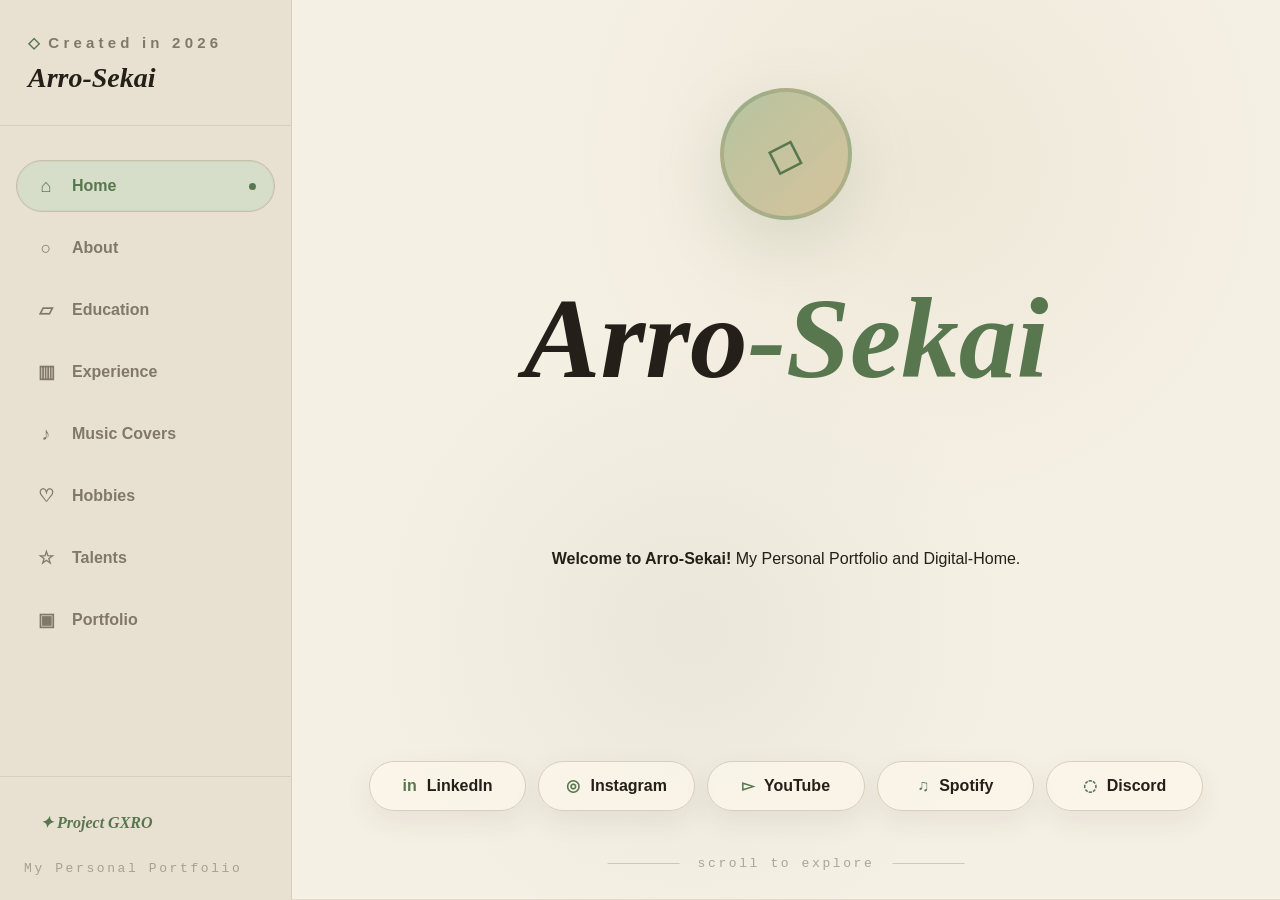
==== index.html @ a298b1c6 "Add Discord social link" ====
<!DOCTYPE html>
<html lang="en">
<head>
  <meta charset="UTF-8">
  <meta name="viewport" content="width=device-width, initial-scale=1.0">
  <title>Arro-Sekai</title>
  <link rel="icon" type="image/svg+xml" href="assets/favicon.svg?v=6">
  <link rel="stylesheet" href="styles.css?v=6">
</head>
<body>
  <div class="portfolio-shell">
    <aside class="sidebar" aria-label="Arro-Sekai sidebar">
      <div class="identity">
        <p class="est"><span class="leaf">◇</span> Created in 2026</p>
        <a class="site-name" href="#home">Arro-Sekai</a>
      </div>

      <nav class="side-nav" aria-label="Portfolio sections">
        <a class="nav-item active" href="#home" data-section-link="home"><span class="nav-icon">⌂</span>Home<span class="nav-dot"></span></a>
        <a class="nav-item" href="#about" data-section-link="about"><span class="nav-icon">○</span>About<span class="nav-dot"></span></a>
        <a class="nav-item" href="#education" data-section-link="education"><span class="nav-icon">▱</span>Education<span class="nav-dot"></span></a>
        <a class="nav-item" href="#experience" data-section-link="experience"><span class="nav-icon">▥</span>Experience<span class="nav-dot"></span></a>
        <a class="nav-item" href="#music" data-section-link="music"><span class="nav-icon">♪</span>Music Covers<span class="nav-dot"></span></a>
        <a class="nav-item" href="#hobbies" data-section-link="hobbies"><span class="nav-icon">♡</span>Hobbies<span class="nav-dot"></span></a>
        <a class="nav-item" href="#talents" data-section-link="talents"><span class="nav-icon">☆</span>Talents<span class="nav-dot"></span></a>
        <a class="nav-item" href="#portfolio" data-section-link="portfolio"><span class="nav-icon">▣</span>Portfolio<span class="nav-dot"></span></a>
      </nav>

      <div class="sidebar-footer">
        <a class="gxro-link" href="#gxro" data-section-link="gxro">✦ Project GXRO</a>
        <p>My Personal Portfolio</p>
      </div>
    </aside>

    <main class="content">
      <section class="section-panel hero-section" id="home" data-section="home">
        <div class="seal" aria-hidden="true"><span>◇</span></div>
        <h1><span>Arro</span>-Sekai</h1>
        <p class="hero-copy">
          <p><b>Welcome to Arro-Sekai!</b>
          My Personal Portfolio and Digital-Home. 
          </p>
        </p>
        <div class="social-row" aria-label="Social links">
          <a class="social-chip" href="#contact"><span>in</span>LinkedIn</a>
          <a class="social-chip" href="#contact"><span>◎</span>Instagram</a>
          <a class="social-chip" href="#music"><span>▻</span>YouTube</a>
          <a class="social-chip" href="#music"><span>♫</span>Spotify</a>
          <a class="social-chip" href="#contact"><span>◌</span>Discord</a>
        </div>
        <div class="scroll-note" aria-hidden="true"><span></span>scroll to explore<span></span></div>
      </section>

      <section class="section-panel about-section" id="about" data-section="about">
        <p class="section-kicker">Who I Am</p>
        <h2>About Me</h2>
        <div class="about-layout">
          <div class="portrait-card" aria-hidden="true"><span>◇</span></div>
          <div class="about-copy">
            <p>Hey, I'm <strong>Arro-Sekai</strong>. I'm a music lover, cover artist, and creative person who somehow ended up doing a hundred different things and loving all of them.</p>
            <p>I've been making music, writing ideas, creating visuals, and building small online worlds. Somewhere along the way, it turned into a place for covers, parodies, projects, and the occasional strange Tuesday afternoon experiment.</p>
            <p>Outside of music, I'm a student, builder, and internet wanderer with a soft spot for cozy design and projects that feel personal.</p>
            <p class="italic-note">This site is my digital living room. Look around, click things, stay a while.</p>
          </div>
        </div>
        <div class="divider-title"><span></span><em>quick facts</em><span></span></div>
        <div class="facts-grid">
          <article class="fact-card"><span>✦ Based In</span><strong>Your City, Country</strong></article>
          <article class="fact-card"><span>✦ Instruments</span><strong>Voice, Piano, Ideas</strong></article>
          <article class="fact-card"><span>✦ Favorite Genre</span><strong>Pop, Rock, Japanaese</strong></article>
          <article class="fact-card"><span>✦ Currently Into</span><strong>Producing covers</strong></article>
          <article class="fact-card"><span>✦ Go-To Order</span><strong>Oat milk matcha latte</strong></article>
          <article class="fact-card"><span>✦ Zodiac</span><strong>Aries probably</strong></article>
        </div>
      </section>

      <section class="section-panel resume-section" id="education" data-section="education">
        <p class="section-kicker">Academic Journey</p>
        <h2>Education</h2>
        <div class="timeline-list green-line">
          <article class="timeline-card">
            <div class="timeline-card-head">
              <div>
                <h3>Bachelor of Science in Your Major</h3>
                <p>University Name · City, State</p>
              </div>
              <span class="date-pill">2020 - Present</span>
            </div>
            <p class="mono-line">GPA: 3.41 / 4.0</p>
            <ul>
              <li>Dean's List — 4 consecutive semesters</li>
              <li>Member of Club / Honor Society</li>
              <li>Research assistant in Lab / Department</li>
            </ul>
          </article>
          <article class="timeline-card">
            <div class="timeline-card-head">
              <div>
                <h3>High School Diploma</h3>
                <p>High School Name · City, State</p>
              </div>
              <span class="date-pill">2016 - 2020</span>
            </div>
            <ul>
              <li>Valedictorian / Salutatorian</li>
              <li>Led the school choir and music club</li>
              <li>AP courses in favorite subjects</li>
            </ul>
          </article>
        </div>
        <div class="divider-title"><span></span><em>certifications</em><span></span></div>
        <article class="wide-card"><strong>Google Analytics Certified</strong><span>2023</span><p>Google</p></article>
      </section>

      <section class="section-panel resume-section" id="experience" data-section="experience">
        <p class="section-kicker">What I Do</p>
        <h2>Experience</h2>
        <div class="timeline-list brown-line">
          <article class="timeline-card">
            <div class="timeline-card-head">
              <div>
                <h3>Music Content Creator</h3>
                <p>Self-Employed / YouTube</p>
              </div>
              <span class="date-pill">2019 - Present</span>
            </div>
            <p>Producing and publishing original music covers across YouTube, Instagram Reels, and TikTok. Growing an audience through consistent vocal and instrumental covers.</p>
            <div class="tag-row"><span>Vocal Production</span><span>Video Editing</span><span>Social Media Strategy</span></div>
          </article>
          <article class="timeline-card">
            <div class="timeline-card-head">
              <div>
                <h3>Creative Project Builder</h3>
                <p>Arro-Sekai</p>
              </div>
              <span class="date-pill">2024 - Now</span>
            </div>
            <p>Building a public portfolio site and the private Project GXRO MP3 library with track details, lyrics, covers, playback, and public song support.</p>
            <div class="tag-row"><span>HTML</span><span>CSS</span><span>Cloudflare</span></div>
          </article>
          <article class="timeline-card">
            <div class="timeline-card-head">
              <div>
                <h3>Project GXRO Curator</h3>
                <p>Private archive</p>
              </div>
              <span class="date-pill">Featured</span>
            </div>
            <p>Maintaining a protected music space for covers, parodies, public MP3s, artwork, lyrics, summaries, artist names, and albums.</p>
            <div class="tag-row"><span>Music Library</span><span>Metadata</span></div>
          </article>
        </div>
      </section>

      <section class="section-panel music-section" id="music" data-section="music">
        <p class="section-kicker">Listen & Watch</p>
        <h2>Music Covers</h2>
        <p class="section-intro">A collection of vocal and instrumental covers. Public MP3s live inside Project GXRO's public track list.</p>
        <div class="cover-grid">
          <article class="cover-card">
            <div class="cover-art green-art"><button aria-label="Play cover">▷</button></div>
            <div><h3>Cover Title Here</h3><p>Original by Artist Name</p><span>2024</span></div>
          </article>
          <article class="cover-card">
            <div class="cover-art gold-art"><span>♪</span></div>
            <div><h3>Another Cover</h3><p>Original by Artist Name</p><span>2024</span></div>
          </article>
          <article class="cover-card">
            <div class="cover-art rose-art"><span>▻</span></div>
            <div><p class="mini-label">Video Cover</p><h3>Video Cover</h3><p>Original by Artist Name</p></div>
          </article>
          <article class="cover-card">
            <div class="cover-art blue-art"><span>♪</span></div>
            <div><h3>Acoustic Version</h3><p>Original by Artist Name</p><span>2023</span></div>
          </article>
        </div>
      </section>

      <section class="section-panel hobbies-section" id="hobbies" data-section="hobbies">
        <p class="section-kicker">Beyond the Stage</p>
        <h2>Hobbies</h2>
        <p class="section-intro">Things I do when I'm not doing the things I do.</p>
        <div class="hobby-grid">
          <article class="hobby-card"><span class="bubble green">⌁</span><h3>Music & Playing Instruments</h3><p>Voice, piano, and any idea that makes sound. Started small and never really stopped.</p></article>
          <article class="hobby-card"><span class="bubble gold">▣</span><h3>Photography</h3><p>Capturing candid moments, moody corners, and anything that looks like an album cover.</p></article>
          <article class="hobby-card"><span class="bubble blue">☻</span><h3>Gaming</h3><p>Story-driven, atmospheric, chaotic, or anything that makes me feel things.</p></article>
          <article class="hobby-card"><span class="bubble gold">▤</span><h3>Reading</h3><p>Fiction with a side of philosophy. Always open to a good recommendation.</p></article>
          <article class="hobby-card"><span class="bubble green">✈</span><h3>Traveling</h3><p>There is always somewhere new calling, even if it is just a different cafe table.</p></article>
          <article class="hobby-card"><span class="bubble rose">♨</span><h3>Cooking</h3><p>Self-taught home cook who experiments too much. Usually better than it sounds.</p></article>
          <article class="hobby-card"><span class="bubble blue">♬</span><h3>Fitness</h3><p>Walking, gym days, and trying to keep enough energy for the next project.</p></article>
          <article class="hobby-card"><span class="bubble gold">◌</span><h3>Digital Art</h3><p>Mostly for fun and cover art, exploring color, mood, and layout.</p></article>
        </div>
      </section>

      <section class="section-panel talents-section" id="talents" data-section="talents">
        <p class="section-kicker">What I Bring</p>
        <h2>Talents & Skills</h2>
        <p class="section-intro">A rough picture of where I put my time and energy.</p>
        <div class="skills-grid">
          <article class="skill-card">
            <h3><span class="bubble green">♬</span>Music</h3>
            <div class="skill-row"><span>Vocal Performance</span><strong>92%</strong><i style="--level: 92%"></i></div>
            <div class="skill-row"><span>Guitar</span><strong>85%</strong><i style="--level: 85%"></i></div>
            <div class="skill-row"><span>Piano</span><strong>78%</strong><i style="--level: 78%"></i></div>
            <div class="skill-row"><span>Songwriting</span><strong>80%</strong><i style="--level: 80%"></i></div>
          </article>
          <article class="skill-card">
            <h3><span class="bubble blue">&lt;/&gt;</span>Technical</h3>
            <div class="skill-row blue-skill"><span>HTML / CSS</span><strong>82%</strong><i style="--level: 82%"></i></div>
            <div class="skill-row blue-skill"><span>GitHub</span><strong>78%</strong><i style="--level: 78%"></i></div>
            <div class="skill-row blue-skill"><span>Cloudflare</span><strong>65%</strong><i style="--level: 65%"></i></div>
            <div class="skill-row blue-skill"><span>Video Editing</span><strong>75%</strong><i style="--level: 75%"></i></div>
          </article>
          <article class="skill-card">
            <h3><span class="bubble gold">◇</span>Creative</h3>
            <div class="skill-row gold-skill"><span>Content Creation</span><strong>90%</strong><i style="--level: 90%"></i></div>
            <div class="skill-row gold-skill"><span>Copywriting</span><strong>72%</strong><i style="--level: 72%"></i></div>
            <div class="skill-row gold-skill"><span>Graphic Design</span><strong>68%</strong><i style="--level: 68%"></i></div>
            <div class="skill-row gold-skill"><span>Photography</span><strong>74%</strong><i style="--level: 74%"></i></div>
          </article>
          <article class="skill-card">
            <h3><span class="bubble gold">文</span>Languages</h3>
            <div class="skill-row gold-skill"><span>English</span><strong>100%</strong><i style="--level: 100%"></i></div>
            <div class="skill-row gold-skill"><span>Language 2</span><strong>85%</strong><i style="--level: 85%"></i></div>
            <div class="skill-row gold-skill"><span>Language 3</span><strong>60%</strong><i style="--level: 60%"></i></div>
          </article>
        </div>
        <div class="divider-title"><span></span><em>oddly specific talents</em><span></span></div>
        <div class="tiny-grid">
          <p>✦ Can harmonize by ear in seconds</p>
          <p>✦ Memorize lyrics after one listen</p>
          <p>✦ Type fast when locked in</p>
          <p>✦ Make a full meal from whatever is left</p>
          <p>✦ Build a website at 1 AM</p>
          <p>✦ Remember facts from five years ago</p>
        </div>
      </section>

      <section class="section-panel portfolio-section" id="portfolio" data-section="portfolio">
        <p class="section-kicker">Work I'm Proud Of</p>
        <h2>Portfolio</h2>
        <div class="filter-row" aria-label="Portfolio filters">
          <button class="filter active" type="button">All</button>
          <button class="filter" type="button">Dev</button>
          <button class="filter" type="button">Music</button>
          <button class="filter" type="button">Design</button>
          <button class="filter" type="button">Media</button>
        </div>
        <div class="project-grid">
          <article class="project-card green-top"><span class="project-type">Dev</span><em>2024</em><h3>Arro-Sekai</h3><p>A cozy portfolio website with a Figma-inspired layout, sidebar navigation, and Project GXRO access.</p><div class="tag-row"><span>HTML</span><span>CSS</span><span>Cloudflare</span></div></article>
          <article class="project-card brown-top"><span class="project-type">Music</span><em>2024</em><h3>Project GXRO</h3><p>A private and public MP3 library for covers, parodies, song metadata, images, and playback.</p><div class="tag-row"><span>MP3</span><span>Lyrics</span><span>Covers</span></div></article>
          <article class="project-card gold-top"><span class="project-type">Design</span><em>2024</em><h3>Cover Art System</h3><p>A visual direction for songs, thumbnails, and music pages with warm cafe styling.</p><div class="tag-row"><span>Branding</span><span>Figma</span></div></article>
          <article class="project-card rose-top"><span class="project-type">Media</span><em>2023</em><h3>Short Video Series</h3><p>A place for clips, covers, experiments, and future video releases.</p><div class="tag-row"><span>Editing</span><span>Storytelling</span></div></article>
          <article class="project-card blue-top"><span class="project-type">Dev</span><em>2022</em><h3>Website Experiments</h3><p>Small web builds, layout tests, and publishing practice.</p><div class="tag-row"><span>Code</span><span>Automation</span></div></article>
          <article class="project-card green-top"><span class="project-type">Design</span><em>2022</em><h3>Photography Collection</h3><p>A future space for visual collections, portraits, and cover concepts.</p><div class="tag-row"><span>Film</span><span>Portrait</span></div></article>
        </div>
      </section>

      <section class="section-panel gxro-gate-section" id="gxro" data-section="gxro">
        <form class="gxro-gate" id="gxroGate">
          <div class="lock-badge">▢</div>
          <p class="section-kicker">Private Garden</p>
          <h2>Project GXRO</h2>
          <p>This is the vault. The unfiltered archive. You were not supposed to find this, but here you are.</p>
          <input id="gxroPassword" type="password" placeholder="whisper the secret..." autocomplete="current-password">
          <button class="enter-button" type="submit">Enter</button>
          <small id="gxroGateMessage" aria-live="polite"></small>
        </form>
      </section>

      <section class="section-panel contact-section" id="contact" data-section="contact">
        <p class="section-kicker">Contact</p>
        <h2>Pull up a chair.</h2>
        <div class="contact-card">
          <p>Add socials, email, or a Discord link here when you want. For now, this is the public contact space for Arro-Sekai.</p>
          <div class="social-row compact">
            <a class="social-chip" href="#contact"><span>in</span>LinkedIn</a>
            <a class="social-chip" href="#contact"><span>◎</span>Instagram</a>
            <a class="social-chip" href="#music"><span>▻</span>YouTube</a>
          </div>
        </div>
      </section>
    </main>
  </div>

  <script src="script.js?v=6"></script>
</body>
</html>
---- styles.css ----
:root {
  color-scheme: light;
  --bg: #f5f0e4;
  --sidebar: #e8e1d1;
  --panel: #eee7d6;
  --panel-light: #fbf6e9;
  --text: #241f19;
  --muted: #81786b;
  --line: #d8cfba;
  --line-strong: #c7bea8;
  --green: #58774f;
  --green-soft: #d6ddc9;
  --gold: #b59762;
  --brown: #815f3e;
  --blue: #7d96a5;
  --rose: #9b6671;
  --shadow: 0 18px 48px rgba(68, 59, 44, 0.11);
}

* {
  box-sizing: border-box;
}

html {
  scroll-behavior: smooth;
}

body {
  margin: 0;
  min-height: 100vh;
  color: var(--text);
  font-family: Arial, Helvetica, sans-serif;
  background:
    radial-gradient(circle at 72% 18%, rgba(200, 188, 151, 0.16), transparent 30%),
    radial-gradient(circle at 54% 70%, rgba(88, 119, 79, 0.07), transparent 34%),
    var(--bg);
}

a,
button,
input {
  font: inherit;
}

a {
  color: inherit;
}

.portfolio-shell {
  min-height: 100vh;
  display: grid;
  grid-template-columns: 292px minmax(0, 1fr);
}

.sidebar {
  position: sticky;
  top: 0;
  height: 100vh;
  background: rgba(232, 225, 209, 0.96);
  border-right: 1px solid var(--line);
  display: grid;
  grid-template-rows: auto 1fr auto;
}

.identity {
  min-height: 126px;
  padding: 34px 28px 24px;
  border-bottom: 1px solid var(--line);
}

.est {
  margin: 0 0 10px;
  color: var(--muted);
  font-size: 15px;
  font-weight: 900;
  letter-spacing: 0.28em;
}

.leaf {
  color: var(--green);
  letter-spacing: 0;
}

.site-name {
  color: var(--text);
  font-family: Georgia, "Times New Roman", serif;
  font-size: 28px;
  font-style: italic;
  font-weight: 900;
  text-decoration: none;
}

.side-nav {
  padding: 34px 16px;
  display: grid;
  align-content: start;
  gap: 10px;
}

.nav-item {
  min-height: 52px;
  padding: 0 17px;
  border: 1px solid transparent;
  border-radius: 28px;
  color: var(--muted);
  font-size: 16px;
  font-weight: 800;
  text-decoration: none;
  display: grid;
  grid-template-columns: 24px 1fr 8px;
  gap: 14px;
  align-items: center;
  transition: background 160ms ease, border-color 160ms ease, color 160ms ease, box-shadow 160ms ease;
}

.nav-item:hover,
.nav-item.active {
  background: var(--green-soft);
  border-color: var(--line-strong);
  color: var(--green);
  box-shadow: inset 0 0 0 1px rgba(88, 119, 79, 0.06);
}

.nav-icon {
  font-size: 18px;
  text-align: center;
}

.nav-dot {
  width: 7px;
  height: 7px;
  border-radius: 999px;
  background: currentColor;
  opacity: 0;
}

.nav-item.active .nav-dot {
  opacity: 1;
}

.sidebar-footer {
  min-height: 122px;
  padding: 24px 24px;
  border-top: 1px solid var(--line);
  display: grid;
  align-content: center;
  gap: 18px;
}

.gxro-link {
  min-height: 42px;
  padding: 0 16px;
  border-radius: 999px;
  color: var(--green);
  font-family: Georgia, "Times New Roman", serif;
  font-size: 16px;
  font-style: italic;
  font-weight: 900;
  text-decoration: none;
  display: inline-flex;
  align-items: center;
}

.gxro-link.active,
.gxro-link:hover {
  background: var(--green-soft);
}

.sidebar-footer p,
.scroll-note {
  margin: 0;
  color: rgba(127, 119, 105, 0.62);
  font-family: "Courier New", monospace;
  font-size: 13px;
  letter-spacing: 0.2em;
}

.quiet-note {
  color: rgba(127, 119, 105, 0.44);
  font-style: italic;
}

.content {
  min-width: 0;
}

.section-panel {
  min-height: 100vh;
  padding: 56px clamp(32px, 6vw, 98px);
  border-bottom: 1px solid rgba(216, 207, 186, 0.62);
}

.section-panel:not(.active-panel) {
  display: none;
}

.section-panel.active-panel {
  display: grid;
}

.hero-section,
.gxro-gate-section {
  display: grid;
  place-items: center;
  text-align: center;
  position: relative;
}

.seal,
.lock-badge {
  width: 132px;
  height: 132px;
  border-radius: 50%;
  border: 4px solid rgba(88, 119, 79, 0.28);
  background: linear-gradient(135deg, rgba(172, 190, 148, 0.86), rgba(207, 185, 143, 0.82));
  box-shadow: 0 22px 70px rgba(88, 119, 79, 0.18);
  display: grid;
  place-items: center;
}

.lock-badge {
  width: 86px;
  height: 86px;
  border-width: 1px;
  background: var(--green-soft);
  color: var(--green);
  font-size: 38px;
}

.seal span {
  color: var(--green);
  font-size: 48px;
  transform: rotate(18deg);
}

.hero-kicker,
.section-kicker,
.project-label,
.mini-label {
  margin: 0 0 24px;
  color: var(--muted);
  font-size: 13px;
  font-weight: 900;
  letter-spacing: 0.32em;
  text-transform: uppercase;
}

.hero-kicker {
  margin-top: 38px;
}

.section-kicker::before,
.hero-kicker::before {
  content: "";
  width: 26px;
  height: 2px;
  margin-right: 14px;
  background: var(--green);
  display: inline-block;
  vertical-align: middle;
}

h1,
h2,
h3,
p {
  margin: 0;
}

h1,
h2 {
  color: var(--text);
  font-family: Georgia, "Times New Roman", serif;
  font-style: italic;
  font-weight: 900;
  letter-spacing: 0;
  line-height: 0.95;
}

h1 {
  color: var(--green);
  font-size: clamp(58px, 9vw, 120px);
}

h1 span {
  color: var(--text);
  font-weight: 700;
}

h2 {
  font-size: clamp(46px, 6vw, 76px);
}

h3 {
  color: var(--text);
  font-family: Georgia, "Times New Roman", serif;
  font-size: 23px;
  line-height: 1.2;
}

.hero-copy,
.section-intro {
  max-width: 760px;
  color: var(--muted);
  font-size: clamp(18px, 2vw, 23px);
  line-height: 1.7;
}

.hero-copy {
  margin: 28px auto 0;
}

.section-intro {
  margin-top: 26px;
}

.social-row {
  width: min(100%, 840px);
  margin: 64px auto 0;
  display: grid;
  grid-template-columns: repeat(5, minmax(0, 1fr));
  gap: 12px;
}

.social-row.compact {
  width: 100%;
  margin-top: 22px;
  grid-template-columns: repeat(3, minmax(0, 1fr));
}

.social-chip,
.button,
.filter,
.enter-button {
  min-height: 50px;
  border: 1px solid var(--line);
  border-radius: 999px;
  background: rgba(251, 246, 233, 0.78);
  box-shadow: 0 10px 28px rgba(64, 57, 45, 0.08);
  color: var(--text);
  font-weight: 900;
  text-decoration: none;
  display: inline-flex;
  align-items: center;
  justify-content: center;
  gap: 10px;
  cursor: pointer;
}

.social-chip:hover,
.button:hover,
.filter:hover,
.filter.active {
  background: var(--green);
  border-color: var(--green);
  color: var(--panel-light);
}

.social-chip img {
  width: 21px;
  height: 21px;
  object-fit: contain;
  flex: 0 0 auto;
}

.social-chip span {
  color: var(--green);
  font-weight: 900;
}

.social-chip:hover span {
  color: var(--panel-light);
}

.scroll-note {
  position: absolute;
  left: 50%;
  bottom: 28px;
  transform: translateX(-50%);
  display: flex;
  align-items: center;
  gap: 18px;
  white-space: nowrap;
}

.scroll-note span,
.divider-title span {
  width: 72px;
  height: 1px;
  background: rgba(127, 119, 105, 0.32);
}

.about-section,
.resume-section,
.music-section,
.hobbies-section,
.talents-section,
.portfolio-section,
.contact-section {
  display: grid;
  align-content: start;
}

.about-layout {
  margin-top: 58px;
  display: grid;
  grid-template-columns: 280px minmax(0, 1fr);
  gap: 54px;
  align-items: start;
}

.portrait-card {
  width: 220px;
  min-height: 260px;
  border: 1px solid var(--line-strong);
  border-radius: 22px;
  background: linear-gradient(135deg, rgba(183, 202, 156, 0.7), rgba(206, 184, 139, 0.8));
  box-shadow: var(--shadow);
  display: grid;
  place-items: center;
}

.portrait-card span {
  color: rgba(88, 119, 79, 0.52);
  font-size: 58px;
}

.about-copy {
  display: grid;
  gap: 28px;
}

.about-copy p,
.timeline-card p,
.cover-card p,
.hobby-card p,
.project-card p,
.contact-card p,
.gxro-gate p {
  color: var(--muted);
  font-size: 18px;
  line-height: 1.75;
}

.about-copy strong {
  color: var(--green);
}

.italic-note {
  font-style: italic;
}

.divider-title {
  margin: 68px 0 34px;
  color: #b09b7b;
  font-family: Georgia, "Times New Roman", serif;
  font-size: 22px;
  font-style: italic;
  font-weight: 900;
  display: grid;
  grid-template-columns: 1fr auto 1fr;
  gap: 22px;
  align-items: center;
}

.divider-title span {
  width: 100%;
}

.facts-grid {
  display: grid;
  grid-template-columns: repeat(2, minmax(0, 1fr));
  gap: 16px;
}

.fact-card,
.wide-card,
.timeline-card,
.cover-card,
.hobby-card,
.skill-card,
.project-card,
.contact-card {
  border: 1px solid var(--line);
  border-radius: 22px;
  background: rgba(238, 231, 214, 0.76);
  box-shadow: var(--shadow);
}

.fact-card {
  min-height: 84px;
  padding: 20px 26px;
  display: grid;
  gap: 8px;
}

.fact-card span,
.mono-line,
.wide-card span {
  color: #b49b74;
  font-family: "Courier New", monospace;
  font-size: 13px;
  font-weight: 900;
  letter-spacing: 0.22em;
  text-transform: uppercase;
}

.fact-card strong {
  color: var(--text);
  font-size: 17px;
}

.timeline-list {
  width: min(100%, 980px);
  margin-top: 60px;
  padding-left: 30px;
  border-left: 2px solid var(--green);
  display: grid;
  gap: 34px;
}

.brown-line {
  border-left-color: var(--brown);
}

.timeline-card {
  position: relative;
  padding: 28px 34px;
}

.timeline-card::before {
  content: "";
  position: absolute;
  left: -41px;
  top: 30px;
  width: 20px;
  height: 20px;
  border-radius: 50%;
  background: var(--green);
  box-shadow: 0 0 0 6px rgba(88, 119, 79, 0.13);
}

.brown-line .timeline-card::before {
  background: var(--brown);
  box-shadow: 0 0 0 6px rgba(129, 95, 62, 0.13);
}

.timeline-card-head {
  display: grid;
  grid-template-columns: minmax(0, 1fr) auto;
  gap: 16px;
  align-items: start;
}

.timeline-card-head p {
  margin-top: 10px;
}

.date-pill,
.tag-row span,
.project-type {
  min-height: 32px;
  padding: 7px 16px;
  border: 1px solid var(--line);
  border-radius: 999px;
  background: rgba(216, 208, 189, 0.54);
  color: var(--green);
  font-family: "Courier New", monospace;
  font-size: 13px;
  font-weight: 900;
  letter-spacing: 0.08em;
  white-space: nowrap;
}

.timeline-card ul {
  margin: 18px 0 0;
  padding-left: 18px;
  color: var(--muted);
  font-size: 17px;
  line-height: 1.8;
}

.wide-card {
  width: min(100%, 980px);
  min-height: 82px;
  padding: 22px 28px;
  display: grid;
  grid-template-columns: minmax(0, 1fr) auto;
  gap: 8px 16px;
}

.wide-card p {
  color: var(--muted);
}

.tag-row {
  margin-top: 22px;
  display: flex;
  gap: 10px;
  flex-wrap: wrap;
}

.cover-grid {
  margin-top: 54px;
  display: grid;
  grid-template-columns: repeat(3, minmax(0, 1fr));
  gap: 26px;
}

.gxro-portal-card {
  width: min(100%, 680px);
  min-height: 88px;
  margin: 36px 0 0 auto;
  padding: 22px;
  border: 1px solid rgba(88, 119, 79, 0.45);
  border-radius: 26px;
  background:
    linear-gradient(135deg, rgba(36, 31, 25, 0.96), rgba(88, 119, 79, 0.78)),
    var(--text);
  box-shadow: 0 24px 70px rgba(36, 31, 25, 0.18);
  color: var(--panel-light);
  text-decoration: none;
  display: grid;
  grid-template-columns: 54px minmax(0, 1fr) auto;
  gap: 14px;
  align-items: center;
}

.gxro-portal-card:hover {
  transform: translateY(-2px);
}

.gxro-portal-orb {
  width: 54px;
  height: 54px;
  border: 1px solid rgba(191, 255, 79, 0.62);
  border-radius: 18px;
  background: radial-gradient(circle, rgba(191, 255, 79, 0.4), rgba(88, 119, 79, 0.2));
  color: #dfff74;
  font-family: "Courier New", monospace;
  font-size: 18px;
  font-weight: 900;
  display: grid;
  place-items: center;
  box-shadow: 0 0 28px rgba(191, 255, 79, 0.28);
}

.gxro-portal-card strong {
  display: block;
  font-family: Georgia, "Times New Roman", serif;
  font-size: 21px;
  font-style: italic;
}

.gxro-portal-card em {
  display: block;
  margin-top: 4px;
  color: rgba(251, 246, 233, 0.72);
  font-size: 13px;
  font-style: normal;
  line-height: 1.4;
}

.gxro-portal-card i {
  min-height: 38px;
  padding: 10px 14px;
  border-radius: 999px;
  background: #bfff4f;
  color: #151712;
  font-size: 13px;
  font-style: normal;
  font-weight: 900;
  white-space: nowrap;
}

.compact-vault {
  opacity: 0.92;
}

.cover-card {
  overflow: hidden;
}

.cover-art {
  min-height: 185px;
  display: grid;
  place-items: center;
  color: rgba(255, 255, 255, 0.56);
  font-size: 44px;
}

.green-art {
  background: #a9c59c;
}

.gold-art {
  background: #d2b888;
}

.rose-art {
  background: #b98a9b;
}

.blue-art {
  background: #97b0c0;
}

.cover-art button {
  width: 70px;
  height: 70px;
  border: 0;
  border-radius: 50%;
  background: rgba(251, 246, 233, 0.88);
  color: var(--green);
  font-size: 26px;
  cursor: pointer;
}

.cover-card > div:last-child {
  padding: 24px 26px;
}

.cover-card span:not(.project-type) {
  color: #b59d78;
  font-weight: 900;
}

.hobby-grid {
  margin-top: 54px;
  display: grid;
  grid-template-columns: repeat(3, minmax(0, 1fr));
  gap: 22px;
}

.hobby-card,
.skill-card {
  min-height: 220px;
  padding: 28px;
  display: grid;
  align-content: start;
  gap: 18px;
}

.bubble {
  width: 48px;
  height: 48px;
  border: 1px solid var(--line-strong);
  border-radius: 50%;
  display: inline-grid;
  place-items: center;
  font-weight: 900;
}

.green {
  background: var(--green-soft);
  color: var(--green);
}

.gold {
  background: rgba(181, 151, 98, 0.16);
  color: var(--gold);
}

.blue {
  background: rgba(125, 150, 165, 0.18);
  color: var(--blue);
}

.rose {
  background: rgba(155, 102, 113, 0.16);
  color: var(--rose);
}

.skills-grid {
  width: min(100%, 900px);
  margin-top: 48px;
  display: grid;
  grid-template-columns: repeat(2, minmax(0, 1fr));
  gap: 22px;
}

.skill-card h3 {
  display: flex;
  align-items: center;
  gap: 14px;
}

.skill-row {
  display: grid;
  grid-template-columns: minmax(0, 1fr) auto;
  gap: 8px 12px;
  color: var(--muted);
  font-size: 14px;
}

.skill-row i {
  grid-column: 1 / -1;
  height: 5px;
  border-radius: 999px;
  background: linear-gradient(90deg, var(--green) var(--level), rgba(216, 208, 189, 0.7) var(--level));
}

.skill-row.blue-skill i {
  background: linear-gradient(90deg, var(--blue) var(--level), rgba(216, 208, 189, 0.7) var(--level));
}

.skill-row.gold-skill i {
  background: linear-gradient(90deg, var(--gold) var(--level), rgba(216, 208, 189, 0.7) var(--level));
}

.skill-row strong {
  color: #b59d78;
  font-size: 12px;
}

.tiny-grid {
  width: min(100%, 900px);
  display: grid;
  grid-template-columns: repeat(3, minmax(0, 1fr));
  gap: 12px;
}

.tiny-grid p {
  min-height: 54px;
  padding: 16px 18px;
  border: 1px solid var(--line);
  border-radius: 12px;
  background: rgba(238, 231, 214, 0.78);
  color: var(--muted);
  font-size: 14px;
}

.filter-row {
  margin: 44px 0 36px;
  display: flex;
  flex-wrap: wrap;
  gap: 12px;
}

.filter {
  min-height: 44px;
  padding: 0 24px;
  box-shadow: none;
}

.project-grid {
  display: grid;
  grid-template-columns: repeat(3, minmax(0, 1fr));
  gap: 22px;
}

.project-card {
  min-height: 260px;
  padding: 34px 26px 24px;
  border-top: 6px solid var(--green);
  display: grid;
  align-content: start;
  gap: 16px;
}

.project-card em {
  justify-self: end;
  color: #b59d78;
  font-style: normal;
  font-weight: 900;
  margin-top: -34px;
}

.green-top {
  border-top-color: var(--green);
}

.brown-top {
  border-top-color: var(--brown);
}

.gold-top {
  border-top-color: var(--gold);
}

.rose-top {
  border-top-color: var(--rose);
}

.blue-top {
  border-top-color: var(--blue);
}

.project-type {
  justify-self: start;
  min-height: 26px;
  padding: 5px 12px;
  color: var(--green);
}

.gxro-gate {
  width: min(100%, 430px);
  display: grid;
  justify-items: center;
  gap: 18px;
}

.gxro-gate .section-kicker {
  margin: 18px 0 0;
}

.gxro-gate p {
  text-align: center;
}

.gxro-gate input {
  width: 100%;
  min-height: 58px;
  border: 1px solid var(--line);
  border-radius: 18px;
  background: rgba(251, 246, 233, 0.78);
  color: var(--text);
  font-family: "Courier New", monospace;
  font-weight: 900;
  letter-spacing: 0.22em;
  outline: none;
  padding: 0 22px;
  text-align: center;
}

.gxro-gate input:focus {
  border-color: var(--green);
  box-shadow: 0 0 0 4px rgba(88, 119, 79, 0.14);
}

.enter-button {
  width: 100%;
  background: var(--green);
  color: var(--panel-light);
  border-color: var(--green);
  box-shadow: 0 12px 28px rgba(88, 119, 79, 0.18);
}

.gxro-gate small {
  min-height: 18px;
  color: var(--rose);
  font-weight: 900;
}

.contact-card {
  width: min(100%, 760px);
  margin-top: 42px;
  padding: 34px;
}

@media (max-width: 1080px) {
  .portfolio-shell {
    grid-template-columns: 1fr;
  }

  .sidebar {
    position: static;
    height: auto;
  }

  .identity {
    min-height: auto;
  }

  .side-nav {
    grid-template-columns: repeat(2, minmax(0, 1fr));
  }

  .sidebar-footer {
    min-height: auto;
  }

  .section-panel {
    min-height: auto;
    padding: 58px 22px;
  }

  .hero-section,
  .gxro-gate-section {
    min-height: 760px;
  }

  .about-layout,
  .facts-grid,
  .cover-grid,
  .gxro-portal-card,
  .hobby-grid,
  .skills-grid,
  .project-grid,
  .tiny-grid,
  .social-row,
  .social-row.compact {
    grid-template-columns: 1fr;
  }

  .gxro-portal-card {
    text-align: center;
    justify-items: center;
  }

  .timeline-list {
    width: 100%;
  }

  .scroll-note {
    position: static;
    transform: none;
    margin-top: 46px;
    justify-content: center;
  }
}

@media (max-width: 560px) {
  .identity,
  .side-nav,
  .sidebar-footer {
    padding-left: 16px;
    padding-right: 16px;
  }

  .side-nav {
    grid-template-columns: 1fr;
  }

  .nav-item {
    min-height: 48px;
  }

  .seal {
    width: 104px;
    height: 104px;
  }

  .timeline-card-head,
  .wide-card {
    grid-template-columns: 1fr;
  }

  .section-kicker,
  .hero-kicker,
  .project-label,
  .mini-label {
    letter-spacing: 0.18em;
  }
}
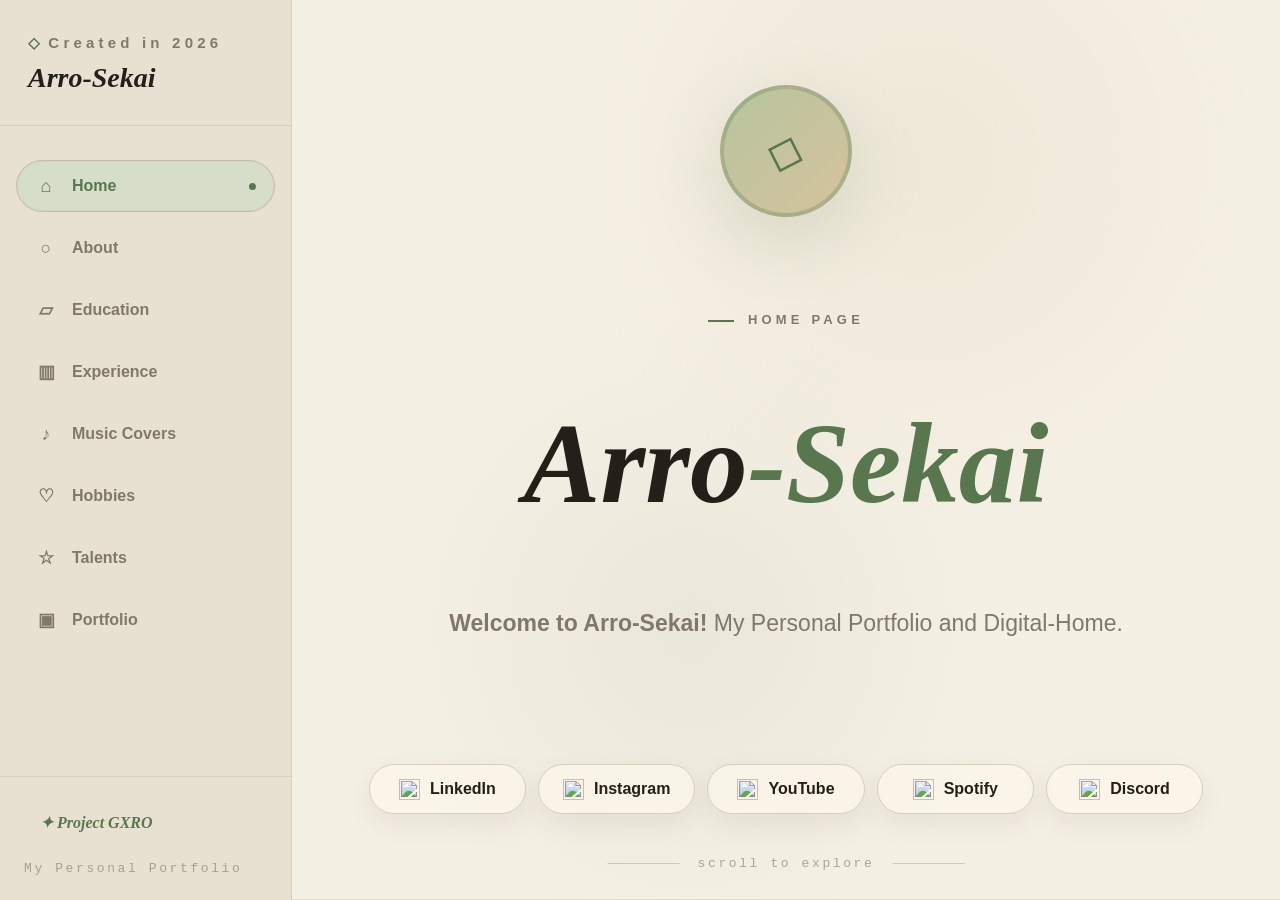
==== commit e4d18800: "Add home page hero label" ====
--- a/index.html
+++ b/index.html
@@ -5,7 +5,7 @@
   <meta name="viewport" content="width=device-width, initial-scale=1.0">
   <title>Arro-Sekai</title>
   <link rel="icon" type="image/svg+xml" href="assets/favicon.svg?v=6">
-  <link rel="stylesheet" href="styles.css?v=6">
+  <link rel="stylesheet" href="styles.css?v=12">
 </head>
 <body>
   <div class="portfolio-shell">
@@ -35,18 +35,18 @@
     <main class="content">
       <section class="section-panel hero-section" id="home" data-section="home">
         <div class="seal" aria-hidden="true"><span>◇</span></div>
+        <p class="hero-kicker">Home Page</p>
         <h1><span>Arro</span>-Sekai</h1>
         <p class="hero-copy">
-          <p><b>Welcome to Arro-Sekai!</b>
-          My Personal Portfolio and Digital-Home. 
-          </p>
+          <b>Welcome to Arro-Sekai!</b>
+          My Personal Portfolio and Digital-Home.
         </p>
         <div class="social-row" aria-label="Social links">
-          <a class="social-chip" href="#contact"><span>in</span>LinkedIn</a>
-          <a class="social-chip" href="#contact"><span>◎</span>Instagram</a>
-          <a class="social-chip" href="#music"><span>▻</span>YouTube</a>
-          <a class="social-chip" href="#music"><span>♫</span>Spotify</a>
-          <a class="social-chip" href="#contact"><span>◌</span>Discord</a>
+          <a class="social-chip" href="https://www.linkedin.com/in/gabrielarro/" target="_blank" rel="noopener noreferrer"><img src="https://cdn.simpleicons.org/linkedin" alt="" aria-hidden="true">LinkedIn</a>
+          <a class="social-chip" href="https://www.instagram.com/g_xrro/" target="_blank" rel="noopener noreferrer"><img src="https://cdn.simpleicons.org/instagram" alt="" aria-hidden="true">Instagram</a>
+          <a class="social-chip" href="https://www.youtube.com/Garromusic" target="_blank" rel="noopener noreferrer"><img src="https://cdn.simpleicons.org/youtube" alt="" aria-hidden="true">YouTube</a>
+          <a class="social-chip" href="https://open.spotify.com/user/31hd5toazbnololh66kw36o6j6du?si=6a2bcb05a5b849b4" target="_blank" rel="noopener noreferrer"><img src="https://cdn.simpleicons.org/spotify" alt="" aria-hidden="true">Spotify</a>
+          <a class="social-chip" href="https://discordapp.com/users/402517791481135105" target="_blank" rel="noopener noreferrer"><img src="https://cdn.simpleicons.org/discord" alt="" aria-hidden="true">Discord</a>
         </div>
         <div class="scroll-note" aria-hidden="true"><span></span>scroll to explore<span></span></div>
       </section>
@@ -274,15 +274,17 @@
         <div class="contact-card">
           <p>Add socials, email, or a Discord link here when you want. For now, this is the public contact space for Arro-Sekai.</p>
           <div class="social-row compact">
-            <a class="social-chip" href="#contact"><span>in</span>LinkedIn</a>
-            <a class="social-chip" href="#contact"><span>◎</span>Instagram</a>
-            <a class="social-chip" href="#music"><span>▻</span>YouTube</a>
+            <a class="social-chip" href="https://www.linkedin.com/in/gabrielarro/" target="_blank" rel="noopener noreferrer"><img src="https://cdn.simpleicons.org/linkedin" alt="" aria-hidden="true">LinkedIn</a>
+            <a class="social-chip" href="https://www.instagram.com/g_xrro/" target="_blank" rel="noopener noreferrer"><img src="https://cdn.simpleicons.org/instagram" alt="" aria-hidden="true">Instagram</a>
+            <a class="social-chip" href="https://www.youtube.com/Garromusic" target="_blank" rel="noopener noreferrer"><img src="https://cdn.simpleicons.org/youtube" alt="" aria-hidden="true">YouTube</a>
+            <a class="social-chip" href="https://open.spotify.com/user/31hd5toazbnololh66kw36o6j6du?si=6a2bcb05a5b849b4" target="_blank" rel="noopener noreferrer"><img src="https://cdn.simpleicons.org/spotify" alt="" aria-hidden="true">Spotify</a>
+            <a class="social-chip" href="https://discordapp.com/users/402517791481135105" target="_blank" rel="noopener noreferrer"><img src="https://cdn.simpleicons.org/discord" alt="" aria-hidden="true">Discord</a>
           </div>
         </div>
       </section>
     </main>
   </div>
 
-  <script src="script.js?v=6"></script>
+  <script src="script.js?v=12"></script>
 </body>
 </html>
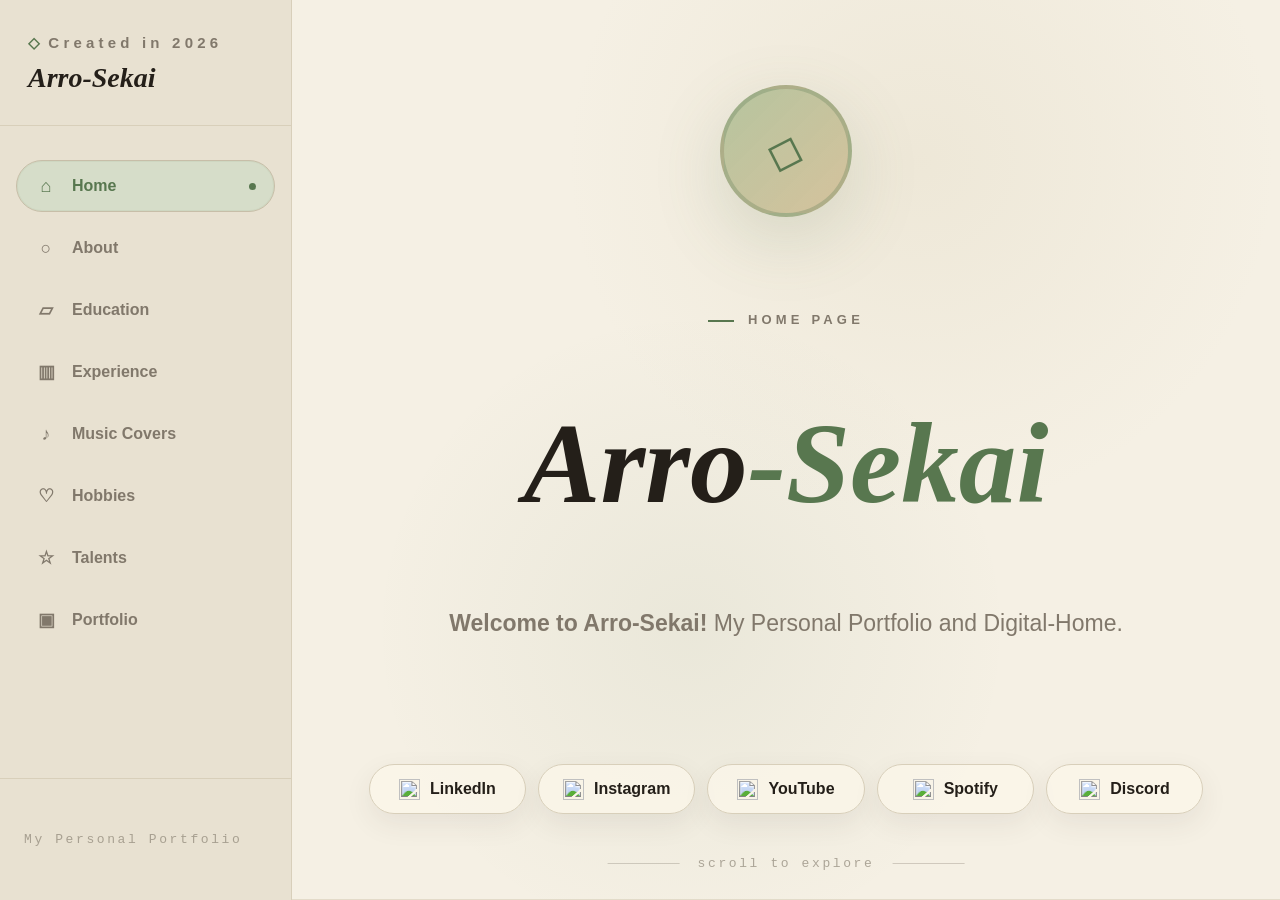
==== commit ac35223a: "Hide Project GXRO behind music entry" ====
--- a/index.html
+++ b/index.html
@@ -5,7 +5,7 @@
   <meta name="viewport" content="width=device-width, initial-scale=1.0">
   <title>Arro-Sekai</title>
   <link rel="icon" type="image/svg+xml" href="assets/favicon.svg?v=6">
-  <link rel="stylesheet" href="styles.css?v=12">
+  <link rel="stylesheet" href="styles.css?v=13">
 </head>
 <body>
   <div class="portfolio-shell">
@@ -27,7 +27,6 @@
       </nav>
 
       <div class="sidebar-footer">
-        <a class="gxro-link" href="#gxro" data-section-link="gxro">✦ Project GXRO</a>
         <p>My Personal Portfolio</p>
       </div>
     </aside>
@@ -135,14 +134,14 @@
               </div>
               <span class="date-pill">2024 - Now</span>
             </div>
-            <p>Building a public portfolio site and the private Project GXRO MP3 library with track details, lyrics, covers, playback, and public song support.</p>
+            <p>Building a public portfolio site with music pages, cover entries, track details, artwork, and a cozy place for everything to live.</p>
             <div class="tag-row"><span>HTML</span><span>CSS</span><span>Cloudflare</span></div>
           </article>
           <article class="timeline-card">
             <div class="timeline-card-head">
               <div>
-                <h3>Project GXRO Curator</h3>
-                <p>Private archive</p>
+                <h3>Music Archive Curator</h3>
+                <p>Private audio archive</p>
               </div>
               <span class="date-pill">Featured</span>
             </div>
@@ -155,7 +154,7 @@
       <section class="section-panel music-section" id="music" data-section="music">
         <p class="section-kicker">Listen & Watch</p>
         <h2>Music Covers</h2>
-        <p class="section-intro">A collection of vocal and instrumental covers. Public MP3s live inside Project GXRO's public track list.</p>
+        <p class="section-intro">A collection of vocal and instrumental covers. Public tracks, videos, and music experiments can live here first.</p>
         <div class="cover-grid">
           <article class="cover-card">
             <div class="cover-art green-art"><button aria-label="Play cover">▷</button></div>
@@ -174,6 +173,14 @@
             <div><h3>Acoustic Version</h3><p>Original by Artist Name</p><span>2023</span></div>
           </article>
         </div>
+        <a class="gxro-portal-card compact-vault" href="ProjectGXRO/index.html?lock=1" aria-label="Open Project GXRO">
+          <span class="gxro-portal-orb">GX</span>
+          <span>
+            <strong>Project GXRO</strong>
+            <em>back room archive</em>
+          </span>
+          <i>Enter</i>
+        </a>
       </section>
 
       <section class="section-panel hobbies-section" id="hobbies" data-section="hobbies">
@@ -247,25 +254,13 @@
           <button class="filter" type="button">Media</button>
         </div>
         <div class="project-grid">
-          <article class="project-card green-top"><span class="project-type">Dev</span><em>2024</em><h3>Arro-Sekai</h3><p>A cozy portfolio website with a Figma-inspired layout, sidebar navigation, and Project GXRO access.</p><div class="tag-row"><span>HTML</span><span>CSS</span><span>Cloudflare</span></div></article>
-          <article class="project-card brown-top"><span class="project-type">Music</span><em>2024</em><h3>Project GXRO</h3><p>A private and public MP3 library for covers, parodies, song metadata, images, and playback.</p><div class="tag-row"><span>MP3</span><span>Lyrics</span><span>Covers</span></div></article>
+          <article class="project-card green-top"><span class="project-type">Dev</span><em>2024</em><h3>Arro-Sekai</h3><p>A cozy portfolio website with a Figma-inspired layout, sidebar navigation, and separate project areas.</p><div class="tag-row"><span>HTML</span><span>CSS</span><span>Cloudflare</span></div></article>
+          <article class="project-card brown-top"><span class="project-type">Music</span><em>2024</em><h3>Music Cover Archive</h3><p>A private and public MP3 library concept for covers, parodies, song metadata, images, and playback.</p><div class="tag-row"><span>MP3</span><span>Lyrics</span><span>Covers</span></div></article>
           <article class="project-card gold-top"><span class="project-type">Design</span><em>2024</em><h3>Cover Art System</h3><p>A visual direction for songs, thumbnails, and music pages with warm cafe styling.</p><div class="tag-row"><span>Branding</span><span>Figma</span></div></article>
           <article class="project-card rose-top"><span class="project-type">Media</span><em>2023</em><h3>Short Video Series</h3><p>A place for clips, covers, experiments, and future video releases.</p><div class="tag-row"><span>Editing</span><span>Storytelling</span></div></article>
           <article class="project-card blue-top"><span class="project-type">Dev</span><em>2022</em><h3>Website Experiments</h3><p>Small web builds, layout tests, and publishing practice.</p><div class="tag-row"><span>Code</span><span>Automation</span></div></article>
           <article class="project-card green-top"><span class="project-type">Design</span><em>2022</em><h3>Photography Collection</h3><p>A future space for visual collections, portraits, and cover concepts.</p><div class="tag-row"><span>Film</span><span>Portrait</span></div></article>
         </div>
-      </section>
-
-      <section class="section-panel gxro-gate-section" id="gxro" data-section="gxro">
-        <form class="gxro-gate" id="gxroGate">
-          <div class="lock-badge">▢</div>
-          <p class="section-kicker">Private Garden</p>
-          <h2>Project GXRO</h2>
-          <p>This is the vault. The unfiltered archive. You were not supposed to find this, but here you are.</p>
-          <input id="gxroPassword" type="password" placeholder="whisper the secret..." autocomplete="current-password">
-          <button class="enter-button" type="submit">Enter</button>
-          <small id="gxroGateMessage" aria-live="polite"></small>
-        </form>
       </section>
 
       <section class="section-panel contact-section" id="contact" data-section="contact">
@@ -285,6 +280,6 @@
     </main>
   </div>
 
-  <script src="script.js?v=12"></script>
+  <script src="script.js?v=14"></script>
 </body>
 </html>
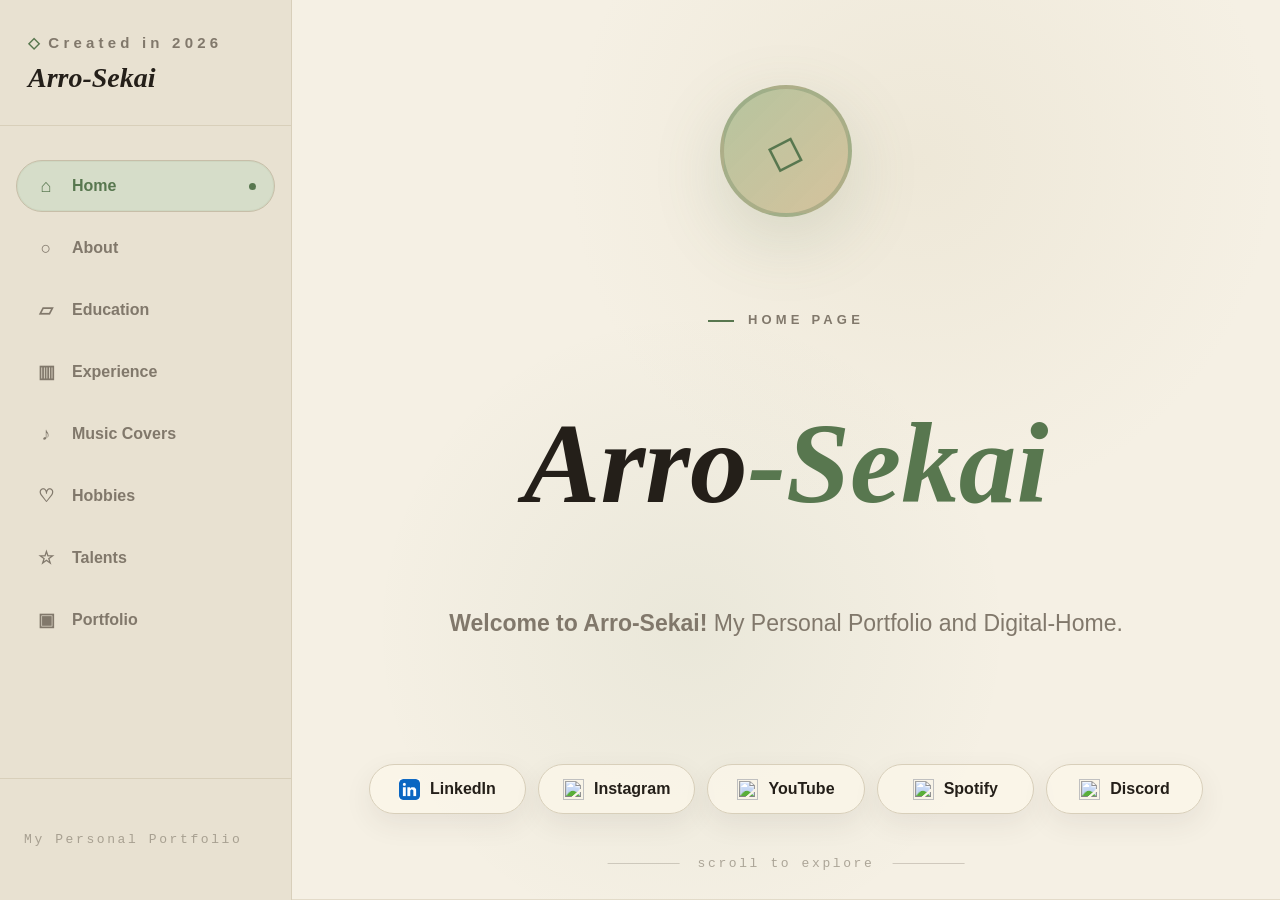
==== commit 71d3d298: "Use local LinkedIn logo asset" ====
--- a/index.html
+++ b/index.html
@@ -5,7 +5,7 @@
   <meta name="viewport" content="width=device-width, initial-scale=1.0">
   <title>Arro-Sekai</title>
   <link rel="icon" type="image/svg+xml" href="assets/favicon.svg?v=6">
-  <link rel="stylesheet" href="styles.css?v=13">
+  <link rel="stylesheet" href="styles.css?v=16">
 </head>
 <body>
   <div class="portfolio-shell">
@@ -41,7 +41,7 @@
           My Personal Portfolio and Digital-Home.
         </p>
         <div class="social-row" aria-label="Social links">
-          <a class="social-chip" href="https://www.linkedin.com/in/gabrielarro/" target="_blank" rel="noopener noreferrer"><img src="https://cdn.simpleicons.org/linkedin" alt="" aria-hidden="true">LinkedIn</a>
+          <a class="social-chip" href="https://www.linkedin.com/in/gabrielarro/" target="_blank" rel="noopener noreferrer"><img src="assets/linkedin-logo.png" alt="" aria-hidden="true">LinkedIn</a>
           <a class="social-chip" href="https://www.instagram.com/g_xrro/" target="_blank" rel="noopener noreferrer"><img src="https://cdn.simpleicons.org/instagram" alt="" aria-hidden="true">Instagram</a>
           <a class="social-chip" href="https://www.youtube.com/Garromusic" target="_blank" rel="noopener noreferrer"><img src="https://cdn.simpleicons.org/youtube" alt="" aria-hidden="true">YouTube</a>
           <a class="social-chip" href="https://open.spotify.com/user/31hd5toazbnololh66kw36o6j6du?si=6a2bcb05a5b849b4" target="_blank" rel="noopener noreferrer"><img src="https://cdn.simpleicons.org/spotify" alt="" aria-hidden="true">Spotify</a>
@@ -269,7 +269,7 @@
         <div class="contact-card">
           <p>Add socials, email, or a Discord link here when you want. For now, this is the public contact space for Arro-Sekai.</p>
           <div class="social-row compact">
-            <a class="social-chip" href="https://www.linkedin.com/in/gabrielarro/" target="_blank" rel="noopener noreferrer"><img src="https://cdn.simpleicons.org/linkedin" alt="" aria-hidden="true">LinkedIn</a>
+            <a class="social-chip" href="https://www.linkedin.com/in/gabrielarro/" target="_blank" rel="noopener noreferrer"><img src="assets/linkedin-logo.png" alt="" aria-hidden="true">LinkedIn</a>
             <a class="social-chip" href="https://www.instagram.com/g_xrro/" target="_blank" rel="noopener noreferrer"><img src="https://cdn.simpleicons.org/instagram" alt="" aria-hidden="true">Instagram</a>
             <a class="social-chip" href="https://www.youtube.com/Garromusic" target="_blank" rel="noopener noreferrer"><img src="https://cdn.simpleicons.org/youtube" alt="" aria-hidden="true">YouTube</a>
             <a class="social-chip" href="https://open.spotify.com/user/31hd5toazbnololh66kw36o6j6du?si=6a2bcb05a5b849b4" target="_blank" rel="noopener noreferrer"><img src="https://cdn.simpleicons.org/spotify" alt="" aria-hidden="true">Spotify</a>
@@ -280,6 +280,6 @@
     </main>
   </div>
 
-  <script src="script.js?v=14"></script>
+  <script src="script.js?v=16"></script>
 </body>
 </html>
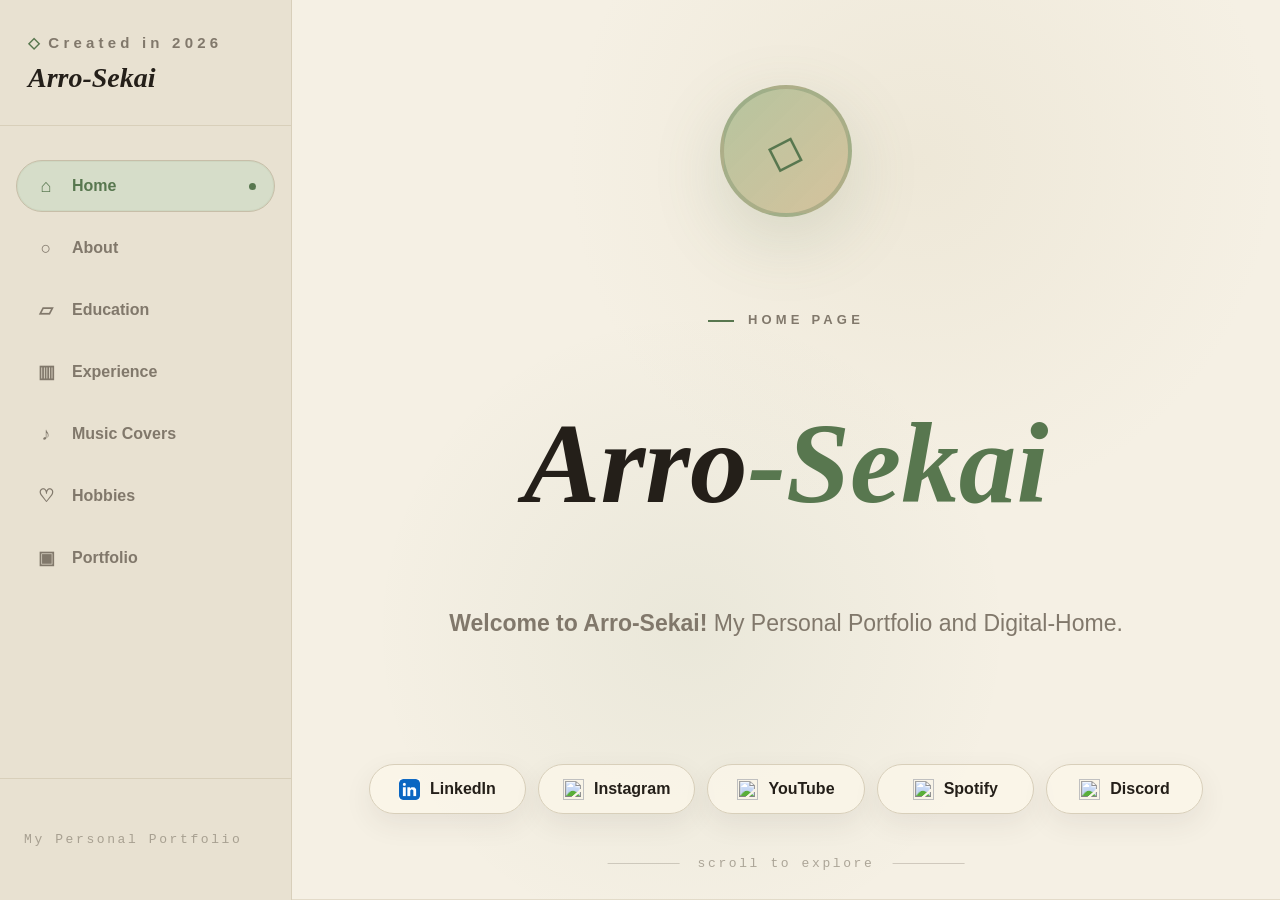
==== commit abc0645d: "Update Website" ====
--- a/index.html
+++ b/index.html
@@ -22,7 +22,6 @@
         <a class="nav-item" href="#experience" data-section-link="experience"><span class="nav-icon">▥</span>Experience<span class="nav-dot"></span></a>
         <a class="nav-item" href="#music" data-section-link="music"><span class="nav-icon">♪</span>Music Covers<span class="nav-dot"></span></a>
         <a class="nav-item" href="#hobbies" data-section-link="hobbies"><span class="nav-icon">♡</span>Hobbies<span class="nav-dot"></span></a>
-        <a class="nav-item" href="#talents" data-section-link="talents"><span class="nav-icon">☆</span>Talents<span class="nav-dot"></span></a>
         <a class="nav-item" href="#portfolio" data-section-link="portfolio"><span class="nav-icon">▣</span>Portfolio<span class="nav-dot"></span></a>
       </nav>
 
@@ -56,20 +55,19 @@
         <div class="about-layout">
           <div class="portrait-card" aria-hidden="true"><span>◇</span></div>
           <div class="about-copy">
-            <p>Hey, I'm <strong>Arro-Sekai</strong>. I'm a music lover, cover artist, and creative person who somehow ended up doing a hundred different things and loving all of them.</p>
-            <p>I've been making music, writing ideas, creating visuals, and building small online worlds. Somewhere along the way, it turned into a place for covers, parodies, projects, and the occasional strange Tuesday afternoon experiment.</p>
-            <p>Outside of music, I'm a student, builder, and internet wanderer with a soft spot for cozy design and projects that feel personal.</p>
-            <p class="italic-note">This site is my digital living room. Look around, click things, stay a while.</p>
+            <p>Hello my name is <strong>Gabriel Arro</strong>, the founder of this website, Arro-Sekai. Welcome to my world. </p>
+            <p>I am an Information Technology graduate with interests in data analytics, digital marketing, music production, voice acting, and creative media. Born in the Philippines and currently based in Jacksonville, Florida, I enjoy building projects that combine technical knowledge with creative expression.</p>
+            <p>This website serves as my personal portfolio and digital home, where I share my work, projects, experiences, and creative pursuits. Whether it's technology, music, content creation, or something entirely new, I'm always looking for opportunities to learn, create, and grow.</p>
           </div>
         </div>
         <div class="divider-title"><span></span><em>quick facts</em><span></span></div>
         <div class="facts-grid">
-          <article class="fact-card"><span>✦ Based In</span><strong>Your City, Country</strong></article>
-          <article class="fact-card"><span>✦ Instruments</span><strong>Voice, Piano, Ideas</strong></article>
-          <article class="fact-card"><span>✦ Favorite Genre</span><strong>Pop, Rock, Japanaese</strong></article>
-          <article class="fact-card"><span>✦ Currently Into</span><strong>Producing covers</strong></article>
-          <article class="fact-card"><span>✦ Go-To Order</span><strong>Oat milk matcha latte</strong></article>
-          <article class="fact-card"><span>✦ Zodiac</span><strong>Aries probably</strong></article>
+          <article class="fact-card"><span>✦ Based In</span><strong>Jacksonville, Florida; United States.</strong></article>
+          <article class="fact-card"><span>✦ Birth Country</span><strong>Philippines</strong></article>
+          <article class="fact-card"><span>✦ Interests</span><strong>IT/Data-Analytics, Digital Marketing, Music Production, Voice Acting</strong></article> 
+          <article class="fact-card"><span>✦ Currently Into</span><strong>Producing song covers, language learning, coding projects, learning new recipes for cooking, and learning new hobbies </strong></article>
+          <article class="fact-card"><span>✦ Languages Spoken</span><strong>Tagalog(Native), English(Native), Japanese(Intermediate), Spanish(Basic), Mandarin Chinese(Basic)</strong></article>
+          <article class="fact-card"><span>✦ Instruments</span><strong>Piano, Drums, Bass, Vocals, Guitar, Percussion + More </strong></article>
         </div>
       </section>
 
@@ -80,35 +78,34 @@
           <article class="timeline-card">
             <div class="timeline-card-head">
               <div>
-                <h3>Bachelor of Science in Your Major</h3>
-                <p>University Name · City, State</p>
-              </div>
-              <span class="date-pill">2020 - Present</span>
-            </div>
-            <p class="mono-line">GPA: 3.41 / 4.0</p>
+                <h3>Bachelor of Science in Information Technology</h3>
+                <p>University of North Florida; Jacksonville, Florida</p>
+              </div>
+              <span class="date-pill">August 2022 - December 2025</span>
+            </div>
+            <p class="mono-line">GPA: 3.41</p>
             <ul>
-              <li>Dean's List — 4 consecutive semesters</li>
-              <li>Member of Club / Honor Society</li>
-              <li>Research assistant in Lab / Department</li>
+              <li>Minor in Digital Marketing</li>
+              <li>Certificate in Music Technology</li>
             </ul>
           </article>
           <article class="timeline-card">
             <div class="timeline-card-head">
               <div>
                 <h3>High School Diploma</h3>
-                <p>High School Name · City, State</p>
-              </div>
-              <span class="date-pill">2016 - 2020</span>
+                <p>Oakleaf High School; Orange Park, FL</p>
+              </div>
+              <span class="date-pill">August 2018 - May 2022</span>
             </div>
             <ul>
-              <li>Valedictorian / Salutatorian</li>
-              <li>Led the school choir and music club</li>
-              <li>AP courses in favorite subjects</li>
+              <li>AICE Program Diploma with Distinction.</li>
+              <li>National Honor Society</li>
+              <li>Student Council Member</li>
             </ul>
           </article>
         </div>
         <div class="divider-title"><span></span><em>certifications</em><span></span></div>
-        <article class="wide-card"><strong>Google Analytics Certified</strong><span>2023</span><p>Google</p></article>
+        <article class="wide-card"><strong>Social Media Marketing Certified</strong><span>2024</span><p>Hub Spot</p></article>
       </section>
 
       <section class="section-panel resume-section" id="experience" data-section="experience">
@@ -119,34 +116,71 @@
             <div class="timeline-card-head">
               <div>
                 <h3>Music Content Creator</h3>
-                <p>Self-Employed / YouTube</p>
-              </div>
-              <span class="date-pill">2019 - Present</span>
-            </div>
-            <p>Producing and publishing original music covers across YouTube, Instagram Reels, and TikTok. Growing an audience through consistent vocal and instrumental covers.</p>
-            <div class="tag-row"><span>Vocal Production</span><span>Video Editing</span><span>Social Media Strategy</span></div>
-          </article>
-          <article class="timeline-card">
-            <div class="timeline-card-head">
-              <div>
-                <h3>Creative Project Builder</h3>
+                <p>Hobbyist</p>
+              </div>
+              <span class="date-pill">2020 - Present</span>
+            </div>
+            <p>Producing and publishing original music covers and original music across YouTube, Instagram, and TikTok.</p>
+            <div class="tag-row"><span>Piano/Drums/Guitar/Bass/Vocals</span><span>Video Editing</span><span>Audio Mixing</span><span>Social Media</span></div>
+          </article>
+          <article class="timeline-card">
+            <div class="timeline-card-head">
+              <div>
+                <h3>Technological Project Builder</h3>
                 <p>Arro-Sekai</p>
               </div>
               <span class="date-pill">2024 - Now</span>
             </div>
-            <p>Building a public portfolio site with music pages, cover entries, track details, artwork, and a cozy place for everything to live.</p>
-            <div class="tag-row"><span>HTML</span><span>CSS</span><span>Cloudflare</span></div>
-          </article>
-          <article class="timeline-card">
-            <div class="timeline-card-head">
-              <div>
-                <h3>Music Archive Curator</h3>
-                <p>Private audio archive</p>
-              </div>
-              <span class="date-pill">Featured</span>
-            </div>
-            <p>Maintaining a protected music space for covers, parodies, public MP3s, artwork, lyrics, summaries, artist names, and albums.</p>
-            <div class="tag-row"><span>Music Library</span><span>Metadata</span></div>
+            <p>Building different school related- and personal projects such as data analysis, data structures, python, a public personal portfolio site</p>
+            <div class="tag-row"><span>HTML</span><span>CSS</span><span>JavaScipt</span><span>SQL</span><span>Python</span><span>Java</span><span>Cloudflare</span></div>
+          </article>
+          <article class="timeline-card">
+  <div class="timeline-card-head">
+    <div>
+      <h3>Goodwill Volunteer</h3>
+      <p>Goodwill at Oakleaf</p>
+    </div>
+    <span class="date-pill">June 2021 – August 2021</span>
+  </div>
+  <p>Sorting and organizing donated goods, preparing items for retail sale, maintaining store and storage areas, and collaborating with staff and volunteers to provide great customer service.</p>
+  <div class="tag-row">
+    <span>Teamwork</span> <span>Customer Service</span><span>Organization</span><span>Retail Support</span>
+  </div>
+</article>
+<article class="timeline-card">
+  <div class="timeline-card-head">
+    <div>
+      <h3>Public Library Volunteer</h3>
+      <p>Jacksonville Public Library – Argyle Branch</p>
+    </div>
+    <span class="date-pill">June 2018 – August 2019</span>
+  </div>
+  <p>Assisted library staff with shelving books, organizing materials, and helping visitors locate resources. Participated in one-on-one and small-group reading sessions focused on pronunciation, comprehension, and reading confidence.</p>
+  <div class="tag-row">
+    <span>Customer Service</span><span>Organization</span><span>Literacy Support</span><span>Communication</span>
+  </div>
+</article>
+              <article class="timeline-card">
+            <div class="timeline-card-head">
+              <div>
+                <h3>Volunteer Work</h3>
+                <p>Volunteer Hours for high school</p>
+              </div>
+              <span class="date-pill">August 2018- May 2022</span>
+            </div>
+            <p>Did volunteer wotk such as student organization events, helping teachers with work, and help clean up trash for a better school environment. </p>
+            <div class="tag-row"><span>National Honor Society</span><span>Teacher Aide</span><span>Student Council</span></div>
+          </article>
+              <article class="timeline-card">
+            <div class="timeline-card-head">
+              <div>
+                <h3>Musician in Church Orchestra. </h3>
+                <p>Oakleaf Baptist Church</p>
+              </div>
+              <span class="date-pill">July 2017- Present</span>
+            </div>
+            <p>Play music for the orchestra in the church and at one point the youth band as well.</p>
+            <div class="tag-row"><span>Percussion</span><span>Bass Guitar</span><span>Drums</span><span>Piano</span></div>
           </article>
         </div>
       </section>
@@ -188,58 +222,15 @@
         <h2>Hobbies</h2>
         <p class="section-intro">Things I do when I'm not doing the things I do.</p>
         <div class="hobby-grid">
-          <article class="hobby-card"><span class="bubble green">⌁</span><h3>Music & Playing Instruments</h3><p>Voice, piano, and any idea that makes sound. Started small and never really stopped.</p></article>
-          <article class="hobby-card"><span class="bubble gold">▣</span><h3>Photography</h3><p>Capturing candid moments, moody corners, and anything that looks like an album cover.</p></article>
-          <article class="hobby-card"><span class="bubble blue">☻</span><h3>Gaming</h3><p>Story-driven, atmospheric, chaotic, or anything that makes me feel things.</p></article>
-          <article class="hobby-card"><span class="bubble gold">▤</span><h3>Reading</h3><p>Fiction with a side of philosophy. Always open to a good recommendation.</p></article>
-          <article class="hobby-card"><span class="bubble green">✈</span><h3>Traveling</h3><p>There is always somewhere new calling, even if it is just a different cafe table.</p></article>
-          <article class="hobby-card"><span class="bubble rose">♨</span><h3>Cooking</h3><p>Self-taught home cook who experiments too much. Usually better than it sounds.</p></article>
-          <article class="hobby-card"><span class="bubble blue">♬</span><h3>Fitness</h3><p>Walking, gym days, and trying to keep enough energy for the next project.</p></article>
+          <article class="hobby-card"><span class="bubble green">⌁</span><h3>Music & Playing Instruments</h3><p>Piano, Drums, Bass, Guitar, Vocals, Percussion, and more.</p></article>
+          <article class="hobby-card"><span class="bubble gold">▣</span><h3>Photography</h3><p>Capturing candid moments, ambient scenery, and anything that looks aesthetic</p></article>
+          <article class="hobby-card"><span class="bubble blue">☻</span><h3>Gaming</h3><p>Devices: Mobile Phone, Nintendo Switch.
+        Main Games: Pokemon, Rhythm Games, Fortnite, Minecraft, Overwatch</p></article>
+          <article class="hobby-card"><span class="bubble gold">▤</span><h3>Language Learning</h3><p>Learning languages for fun, and for future travel purposes. Currently Leaning: Japanese, Spanish, and Mandarin Chinese.</p></article>
+          <article class="hobby-card"><span class="bubble green">✈</span><h3>Traveling</h3><p>Countries Visited: USA, Canada, UK, Ireland, Philippines, Japan, Singapore, South Korea, Thailand, and China</p></article>
+          <article class="hobby-card"><span class="bubble rose">♨</span><h3>Cooking</h3><p>Learned through youtube and close family. Specializes in mainly Japanese Dishes such as yakisoba, curry, and sushi</p></article>
+          <article class="hobby-card"><span class="bubble blue">♬</span><h3>Sports</h3><p>Billiards, Basketball, Badminton, Picketball, and Running.</p></article>
           <article class="hobby-card"><span class="bubble gold">◌</span><h3>Digital Art</h3><p>Mostly for fun and cover art, exploring color, mood, and layout.</p></article>
-        </div>
-      </section>
-
-      <section class="section-panel talents-section" id="talents" data-section="talents">
-        <p class="section-kicker">What I Bring</p>
-        <h2>Talents & Skills</h2>
-        <p class="section-intro">A rough picture of where I put my time and energy.</p>
-        <div class="skills-grid">
-          <article class="skill-card">
-            <h3><span class="bubble green">♬</span>Music</h3>
-            <div class="skill-row"><span>Vocal Performance</span><strong>92%</strong><i style="--level: 92%"></i></div>
-            <div class="skill-row"><span>Guitar</span><strong>85%</strong><i style="--level: 85%"></i></div>
-            <div class="skill-row"><span>Piano</span><strong>78%</strong><i style="--level: 78%"></i></div>
-            <div class="skill-row"><span>Songwriting</span><strong>80%</strong><i style="--level: 80%"></i></div>
-          </article>
-          <article class="skill-card">
-            <h3><span class="bubble blue">&lt;/&gt;</span>Technical</h3>
-            <div class="skill-row blue-skill"><span>HTML / CSS</span><strong>82%</strong><i style="--level: 82%"></i></div>
-            <div class="skill-row blue-skill"><span>GitHub</span><strong>78%</strong><i style="--level: 78%"></i></div>
-            <div class="skill-row blue-skill"><span>Cloudflare</span><strong>65%</strong><i style="--level: 65%"></i></div>
-            <div class="skill-row blue-skill"><span>Video Editing</span><strong>75%</strong><i style="--level: 75%"></i></div>
-          </article>
-          <article class="skill-card">
-            <h3><span class="bubble gold">◇</span>Creative</h3>
-            <div class="skill-row gold-skill"><span>Content Creation</span><strong>90%</strong><i style="--level: 90%"></i></div>
-            <div class="skill-row gold-skill"><span>Copywriting</span><strong>72%</strong><i style="--level: 72%"></i></div>
-            <div class="skill-row gold-skill"><span>Graphic Design</span><strong>68%</strong><i style="--level: 68%"></i></div>
-            <div class="skill-row gold-skill"><span>Photography</span><strong>74%</strong><i style="--level: 74%"></i></div>
-          </article>
-          <article class="skill-card">
-            <h3><span class="bubble gold">文</span>Languages</h3>
-            <div class="skill-row gold-skill"><span>English</span><strong>100%</strong><i style="--level: 100%"></i></div>
-            <div class="skill-row gold-skill"><span>Language 2</span><strong>85%</strong><i style="--level: 85%"></i></div>
-            <div class="skill-row gold-skill"><span>Language 3</span><strong>60%</strong><i style="--level: 60%"></i></div>
-          </article>
-        </div>
-        <div class="divider-title"><span></span><em>oddly specific talents</em><span></span></div>
-        <div class="tiny-grid">
-          <p>✦ Can harmonize by ear in seconds</p>
-          <p>✦ Memorize lyrics after one listen</p>
-          <p>✦ Type fast when locked in</p>
-          <p>✦ Make a full meal from whatever is left</p>
-          <p>✦ Build a website at 1 AM</p>
-          <p>✦ Remember facts from five years ago</p>
         </div>
       </section>
 
